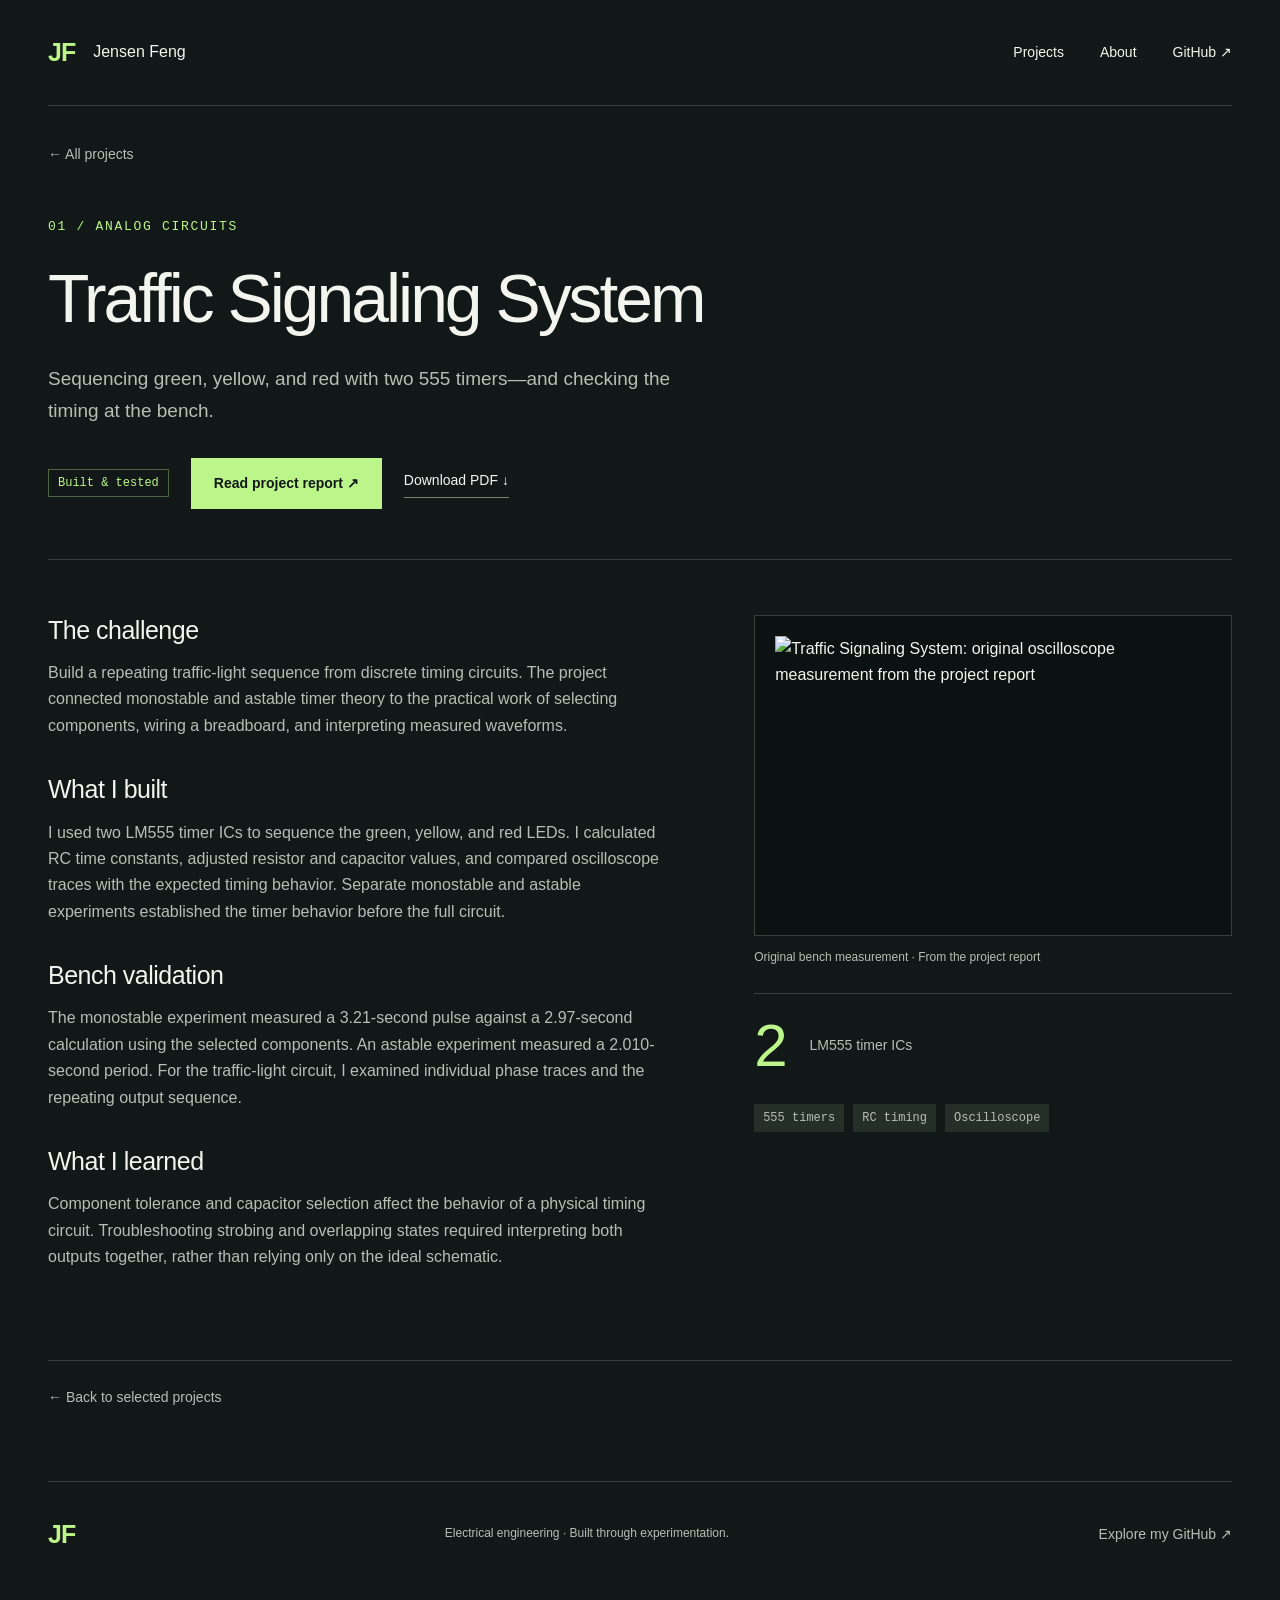
==== index.html @ 571c237f "Add files via upload" ====
<!doctype html>
<html lang="en">

<head>

<meta charset="UTF-8">

<meta name="viewport" content="width=device-width,initial-scale=1">

<meta name="theme-color" content="#111817">

<meta name="description" content="Sequencing green, yellow, and red with two 555 timers—and checking the timing at the bench.">
<title>Traffic Signaling System | Jensen Feng</title>
<link rel="icon" href="/favicon.svg" type="image/svg+xml">

<link rel="stylesheet" href="/style.css">

</head>

<body>
<a class="skip" href="#main">Skip to content</a>
<header>
<a class="identity" href="/">JF<span>Jensen Feng</span></a>
<nav aria-label="Main navigation">
<a href="/#projects">Projects</a><a href="/#about">About</a><a href="https://github.com/jfeng06" target="_blank" rel="noopener noreferrer">GitHub ↗</a>
</nav>

</header>

<main id="main" class="detail">
<a class="back" href="/#projects">← All projects</a>
<section class="detail-hero">

<p class="eyebrow">
01 / ANALOG CIRCUITS
</p>

<h1>
Traffic Signaling System
</h1>

<p class="intro">
Sequencing green, yellow, and red with two 555 timers—and checking the timing at the bench.
</p>

<div class="detail-actions">
<span class="status">Built & tested</span><a class="button" href="/docs/traffic-signaling.pdf" target="_blank" rel="noopener noreferrer">Read project report ↗</a><a class="text-link" href="/docs/traffic-signaling.pdf" download>Download PDF ↓</a>
</div>

</section>

<div class="detail-layout">

<div class="project-story">

<section>

<h2>
The challenge
</h2>

<p>
Build a repeating traffic-light sequence from discrete timing circuits. The project connected monostable and astable timer theory to the practical work of selecting components, wiring a breadboard, and interpreting measured waveforms.
</p>

</section>

<section>

<h2>
What I built
</h2>

<p>
I used two LM555 timer ICs to sequence the green, yellow, and red LEDs. I calculated RC time constants, adjusted resistor and capacitor values, and compared oscilloscope traces with the expected timing behavior. Separate monostable and astable experiments established the timer behavior before the full circuit.
</p>

</section>

<section>

<h2>
Bench validation
</h2>

<p>
The monostable experiment measured a 3.21-second pulse against a 2.97-second calculation using the selected components. An astable experiment measured a 2.010-second period. For the traffic-light circuit, I examined individual phase traces and the repeating output sequence.
</p>

</section>

<section>

<h2>
What I learned
</h2>

<p>
Component tolerance and capacitor selection affect the behavior of a physical timing circuit. Troubleshooting strobing and overlapping states required interpreting both outputs together, rather than relying only on the ideal schematic.
</p>

</section>

</div>

<aside class="project-evidence">

<div class="evidence-visual">
<img src="/assets/traffic-scope.png" alt="Traffic Signaling System: original oscilloscope measurement from the project report" width="800" height="512" loading="lazy">
</div>

<p class="caption">
Original bench measurement · From the project report
</p>

<div class="metric">
<strong>2</strong><span>LM555 timer ICs</span>
</div>

<div class="tags">
<span>555 timers</span><span>RC timing</span><span>Oscilloscope</span>
</div>

</aside>

</div>
<a class="back bottom-back" href="/#projects">← Back to selected projects</a>
</main>

<footer>
<a class="identity" href="/">JF<span>Jensen Feng</span></a><span>Electrical engineering · Built through experimentation.</span><a href="https://github.com/jfeng06" target="_blank" rel="noopener noreferrer">Explore my GitHub ↗</a>
</footer>

</body>

</html>
---- style.css ----
:root {
  --bg:#111817;
  --panel:#19211f;
  --text:#f3f5ee;
  --muted:#b5bfb5;
  --line:#354039;
  --accent:#bcf589;
  --mono:ui-monospace,SFMono-Regular,Consolas,monospace}

* {
  box-sizing:border-box}

html {
  scroll-behavior:smooth;
  scroll-padding-top:32px}

body {
  margin:0;
  background:var(--bg);
  color:var(--text);
  font-family:Arial,Helvetica,sans-serif;
  font-size:16px;
  line-height:1.65}

a {
  color:inherit;
  text-decoration:none}

a:focus-visible {
  outline:3px solid var(--accent);
  outline-offset:6px}

header,main,footer {
  width:min(1240px,calc(100% - 96px));
  margin:auto}

header {
  height:106px;
  display:flex;
  justify-content:space-between;
  align-items:center;
  border-bottom:1px solid var(--line)}

.identity {
  display:flex;
  gap:18px;
  align-items:center;
  font-size:25px;
  font-weight:800;
  letter-spacing:-1px;
  color:var(--accent)}

.identity span {
  font-size:16px;
  font-weight:500;
  letter-spacing:0;
  color:var(--text)}

nav {
  display:flex;
  gap:36px;
  font-size:14px}

nav a:hover,.text-link:hover,.back:hover {
  color:var(--accent)}

.skip {
  position:absolute;
  top:-80px;
  padding:12px;
  background:var(--accent);
  color:var(--bg)}

.skip:focus {
  top:0}

.hero {
  display:grid;
  grid-template-columns:1fr 235px;
  gap:50px;
  padding:90px 0 95px}

.eyebrow,.small-label {
  font:13px/1.5 var(--mono);
  letter-spacing:1.7px;
  color:var(--accent);
  margin:0 0 25px}

h1 {
  font-size:clamp(44px,5.3vw,72px);
  line-height:1.08;
  letter-spacing:-3px;
  font-weight:500;
  margin:0 0 28px}

h1 em {
  font-style:normal;
  color:var(--accent)}

.intro {
  max-width:650px;
  font-size:19px;
  line-height:1.7;
  color:var(--muted);
  margin:0 0 30px}

.button {
  display:inline-flex;
  gap:35px;
  justify-content:space-between;
  align-items:center;
  background:var(--accent);
  color:var(--bg);
  padding:13px 22px;
  font-size:14px;
  font-weight:700;
  border:1px solid var(--accent);
  transition:background .2s,transform .2s}

.button:hover {
  background:#d2ffad;
  transform:translateY(-2px)}

.hero-note {
  border-left:1px solid var(--line);
  padding-left:32px;
  align-self:center}

.hero-note .small-label {
  color:var(--muted)}

.hero-note p {
  font-size:35px;
  line-height:1.35;
  letter-spacing:-1px;
  margin:23px 0}

.hero-note>span:last-child {
  font-size:14px;
  color:var(--muted)}

.section-heading {
  display:flex;
  justify-content:space-between;
  align-items:baseline;
  gap:20px;
  border-top:1px solid var(--line);
  padding-top:26px;
  margin-bottom:30px}

.section-heading h2 {
  font-size:25px;
  font-weight:500;
  margin:0;
  letter-spacing:-.5px}

.section-heading h2 span {
  font:13px var(--mono);
  color:var(--muted);
  margin-left:15px}

.section-heading p {
  font-size:14px;
  color:var(--muted);
  margin:0}

.project-grid {
  display:grid;
  grid-template-columns:1fr 1fr;
  gap:40px 30px}

.project-card {
  min-width:0;
  border:1px solid var(--line);
  background:var(--panel);
  transition:border-color .2s}

.project-card:hover {
  border-color:#73975b}

.project-visual {
  position:relative;
  display:flex;
  align-items:center;
  justify-content:center;
  height:310px;
  background:#0c1211;
  overflow:hidden;
  border-bottom:1px solid var(--line)}

.visual-label {
  position:absolute;
  top:20px;
  left:24px;
  font:12px var(--mono);
  letter-spacing:1.3px;
  color:var(--muted);
  z-index:1}

.project-visual img {
  width:auto;
  max-width:86%;
  height:235px;
  object-fit:contain;
  margin-top:35px;
  transition:transform .3s}

.project-card:hover img {
  transform:scale(1.02)}

.card-content {
  padding:25px 27px 30px}

.status {
  display:inline-block;
  font:12px/1.5 var(--mono);
  color:var(--accent);
  border:1px solid #4c6642;
  padding:4px 9px}

.wip {
  color:#f0d69a;
  border-color:#70613e}

h3 {
  font-size:25px;
  font-weight:500;
  line-height:1.25;
  letter-spacing:-.5px;
  margin:18px 0 13px}

h3 a {
  display:flex;
  justify-content:space-between;
  gap:15px}

h3 span {
  color:var(--accent);
  font-size:22px}

.card-content p {
  color:var(--muted);
  margin:0 0 24px}

.tags {
  display:flex;
  flex-wrap:wrap;
  gap:9px}

.tags span {
  font:12px/1.5 var(--mono);
  color:var(--muted);
  background:#242f28;
  padding:5px 9px}

.system-diagram {
  display:flex;
  flex-direction:column;
  align-items:center;
  margin-top:30px;
  font:14px var(--mono)}

.sensors {
  display:flex;
  gap:25px}

.sensors span,.system-diagram strong {
  border:1px solid #5c7750;
  padding:9px 20px;
  color:var(--accent);
  font-weight:400}

.diagram-line {
  height:20px;
  width:1px;
  background:#769663}

.diagram-note {
  font-size:12px;
  color:var(--muted);
  margin-top:8px}

.processor-diagram {
  display:grid;
  grid-template-columns:1fr 1fr;
  gap:13px;
  max-width:390px;
  width:85%;
  margin-top:35px;
  font:13px var(--mono);
  text-align:center}

.processor-diagram>span {
  padding:24px 10px;
  border:1px solid #637256;
  color:#d5dfc9}

.processor-diagram .alu {
  background:#bcf589;
  color:#111817;
  border-color:var(--accent)}

.processor-diagram small {
  grid-column:1/-1;
  color:var(--muted);
  font-size:12px;
  letter-spacing:1px;
  margin-top:9px}

.about {
  display:grid;
  grid-template-columns:1fr 2fr;
  gap:60px;
  padding:70px 0 85px;
  border-top:1px solid var(--line);
  margin-top:90px}

.about h2 {
  font-size:37px;
  line-height:1.2;
  font-weight:500;
  letter-spacing:-1.2px;
  margin:0 0 25px}

.about p:not(.eyebrow) {
  max-width:660px;
  color:var(--muted)}

.text-link {
  font-size:14px;
  border-bottom:1px solid #718866;
  padding-bottom:5px;
  display:inline-block}

footer {
  display:flex;
  align-items:center;
  justify-content:space-between;
  gap:25px;
  border-top:1px solid var(--line);
  padding:32px 0 45px;
  font-size:12px;
  color:var(--muted)}

footer .identity span {
  display:none}

footer>a:last-child {
  font-size:14px}

.detail {
  padding:35px 0 70px}

.back {
  font-size:14px;
  color:var(--muted)}

.detail-hero {
  padding:50px 0;
  border-bottom:1px solid var(--line)}

.detail h1 {
  max-width:940px}

.detail-actions {
  display:flex;
  align-items:center;
  gap:22px;
  flex-wrap:wrap}

.detail-layout {
  display:grid;
  grid-template-columns:1.3fr 1fr;
  gap:85px;
  padding:55px 0}

.project-story section {
  margin-bottom:35px}

.project-story h2 {
  font-size:25px;
  line-height:1.25;
  font-weight:500;
  letter-spacing:-.5px;
  margin:0 0 14px}

.project-story p {
  color:var(--muted);
  margin:0}

.project-evidence {
  align-self:start;
  min-width:0}

.evidence-visual {
  background:#0c1211;
  border:1px solid var(--line);
  display:flex;
  align-items:center;
  justify-content:center;
  padding:20px;
  min-height:290px}

.evidence-visual img {
  width:100%;
  height:auto}

.evidence-visual .system-diagram,.evidence-visual .processor-diagram {
  margin:0}

.caption {
  font-size:12px;
  color:var(--muted);
  margin:12px 0 25px}

.metric {
  border-top:1px solid var(--line);
  padding:22px 0 28px;
  display:flex;
  gap:24px;
  align-items:center}

.metric strong {
  font-size:60px;
  line-height:1;
  color:var(--accent);
  font-weight:400;
  letter-spacing:-2px}

.metric span {
  font-size:14px;
  color:var(--muted)}

.bottom-back {
  display:inline-block;
  border-top:1px solid var(--line);
  width:100%;
  padding-top:25px}

@media(min-width:1500px) {
  .hero {
  padding-top:110px;
  padding-bottom:110px}

}

@media(max-width:900px) {
  header,main,footer {
  width:calc(100% - 48px)}

.hero {
  grid-template-columns:1fr;
  padding:65px 0}

.hero-note {
  display:none}

.section-heading {
  display:block}

.section-heading p {
  margin-top:12px}

.project-visual {
  height:270px}

.project-visual img {
  height:195px}

h3 {
  font-size:23px}

.about {
  grid-template-columns:1fr;
  gap:15px}

.detail-layout {
  gap:35px;
  grid-template-columns:1.2fr 1fr}

.evidence-visual {
  min-height:220px;
  padding:10px}

}

@media(max-width:600px) {
  header,main,footer {
  width:calc(100% - 36px)}

header {
  height:85px}

.identity {
  gap:10px}

.identity span {
  font-size:14px}

nav {
  gap:16px;
  font-size:14px}

nav a:last-child {
  display:none}

h1 {
  font-size:45px;
  letter-spacing:-2px}

.hero {
  padding:48px 0 58px}

.eyebrow {
  font-size:12px;
  letter-spacing:1px}

.intro {
  font-size:17px}

.project-grid {
  grid-template-columns:1fr;
  gap:25px}

.project-visual {
  height:280px}

.project-visual img {
  height:210px}

.card-content {
  padding:22px}

.about {
  margin-top:60px;
  padding:45px 0}

.about h2 {
  font-size:30px}

.detail-hero {
  padding:35px 0}

.detail h1 {
  font-size:42px;
  overflow-wrap:anywhere}

.detail-layout {
  grid-template-columns:1fr;
  gap:10px;
  padding:35px 0}

.detail-actions {
  gap:18px}

.project-evidence {
  margin-bottom:30px}

footer {
  align-items:flex-start;
  flex-wrap:wrap}

footer>span {
  width:calc(100% - 65px)}

.section-heading h2 {
  font-size:23px}

}

@media(prefers-reduced-motion:reduce) {
  html {
  scroll-behavior:auto}

* {
  transition:none!important}

}
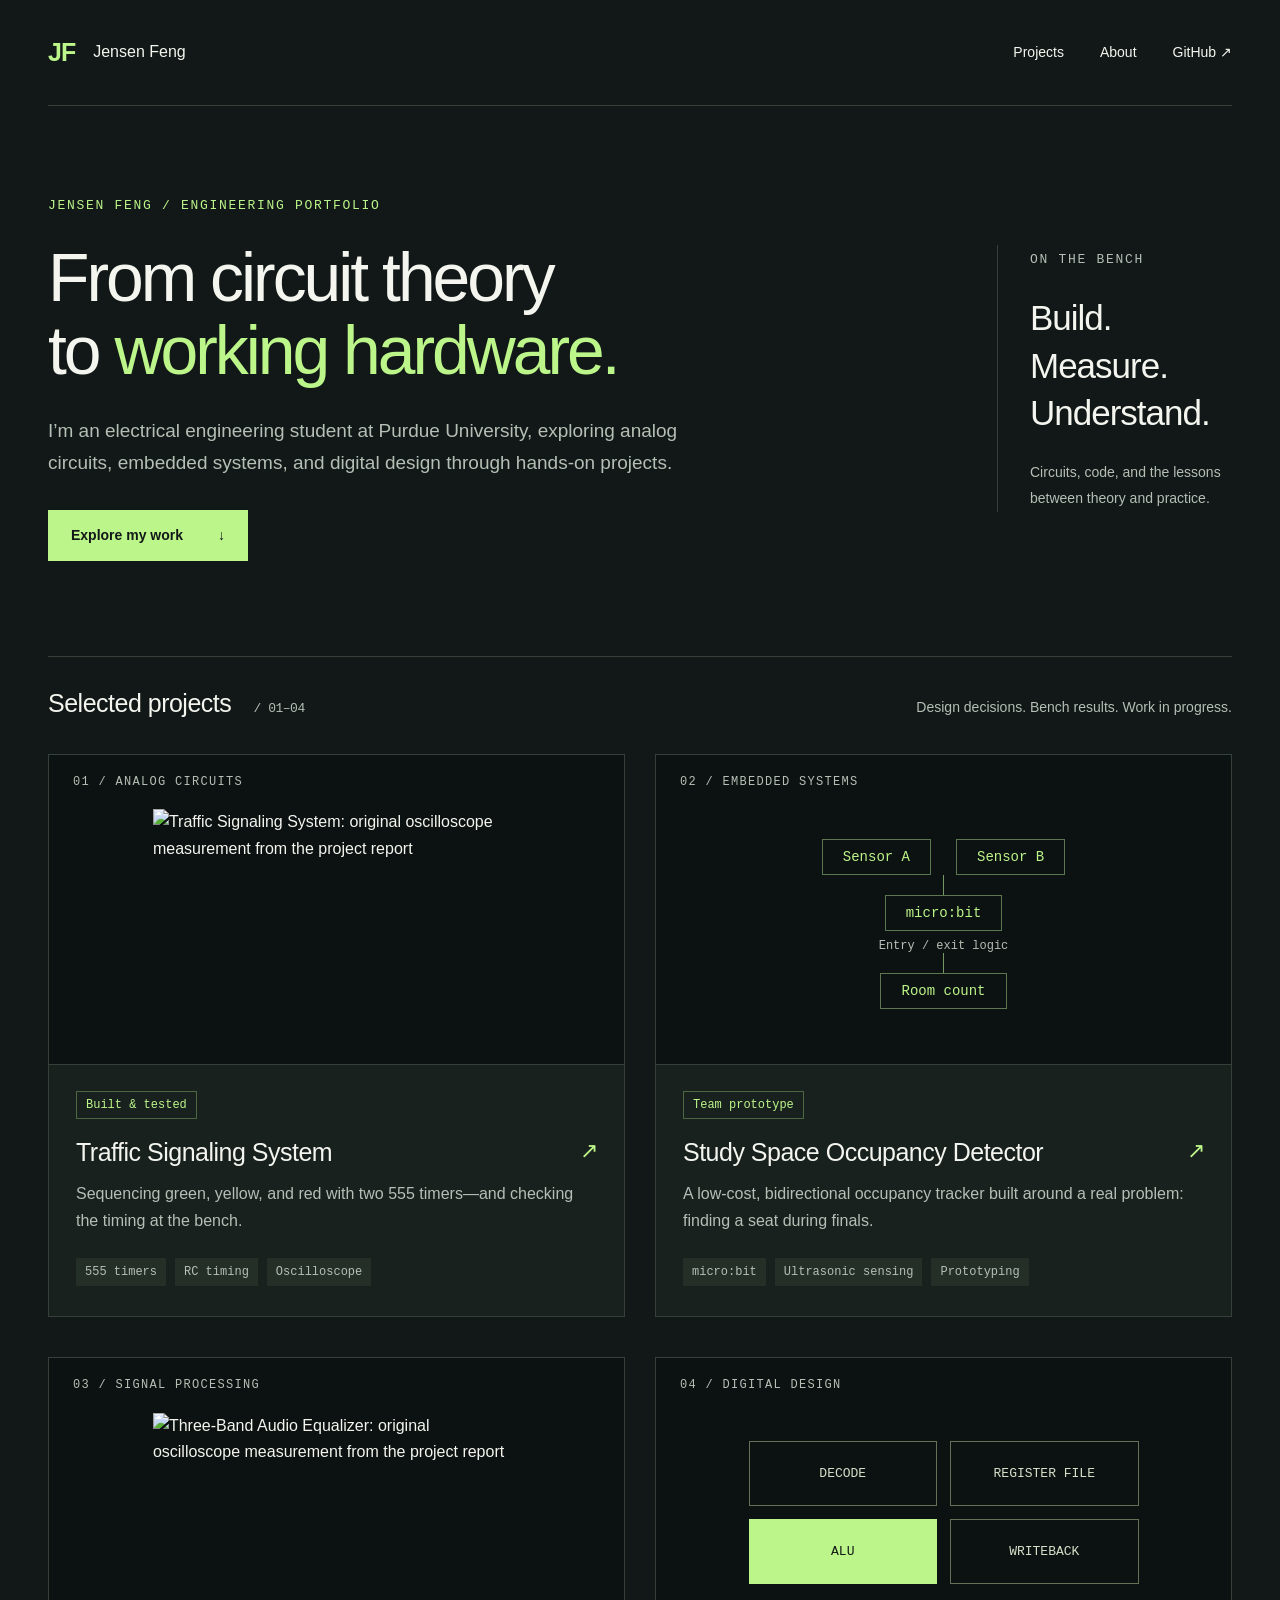
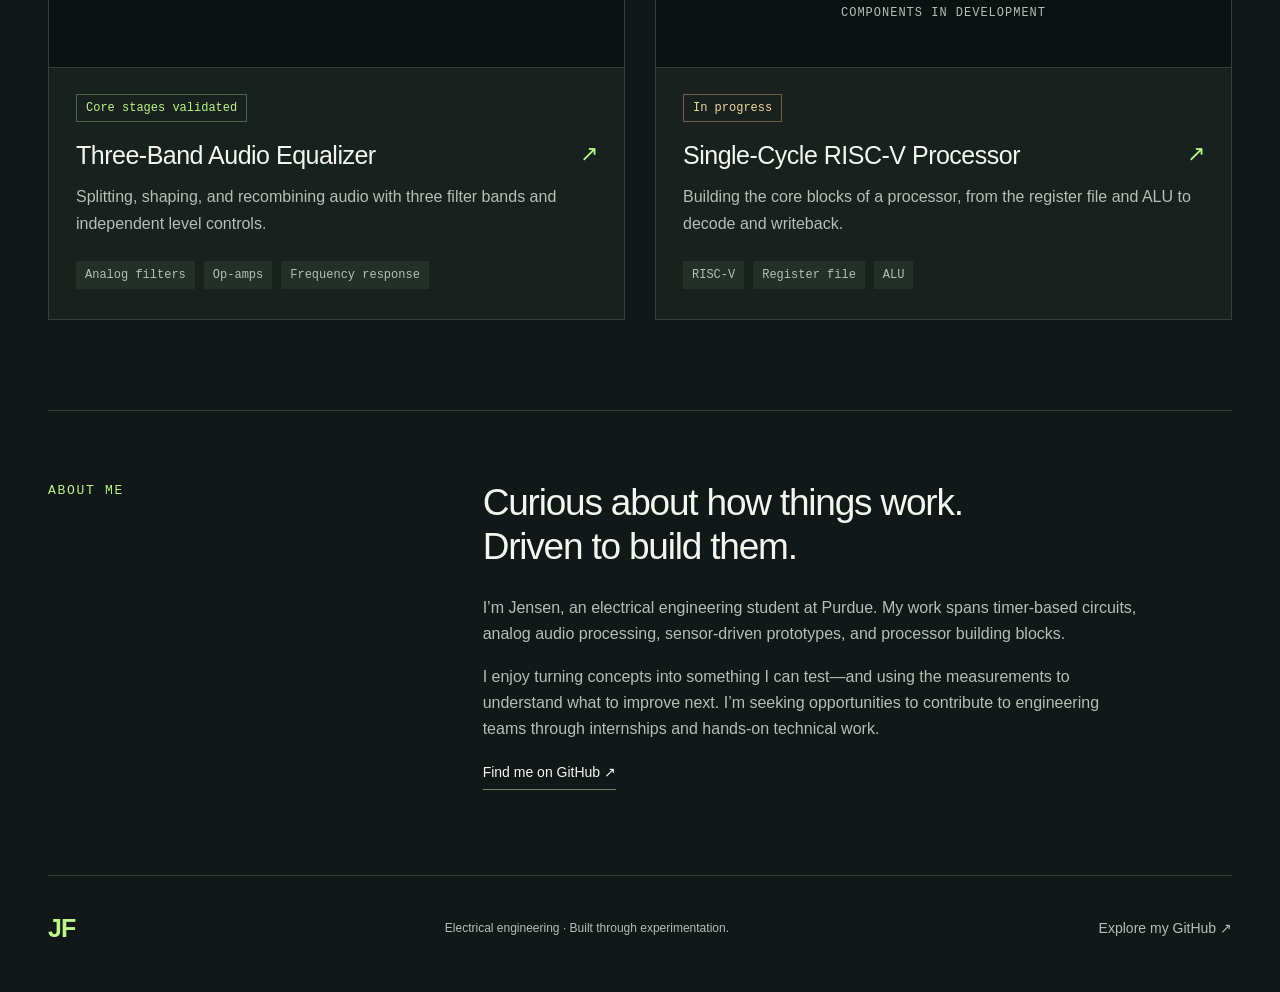
==== commit d40cadc7: "Add files via upload" ====
--- a/index.html
+++ b/index.html
@@ -9,8 +9,8 @@
 
 <meta name="theme-color" content="#111817">
 
-<meta name="description" content="Sequencing green, yellow, and red with two 555 timers—and checking the timing at the bench.">
-<title>Traffic Signaling System | Jensen Feng</title>
+<meta name="description" content="Jensen Feng’s electrical engineering projects: analog circuits, embedded occupancy sensing, audio signal processing, and RISC-V processor design.">
+<title>Engineering Portfolio | Jensen Feng</title>
 <link rel="icon" href="/favicon.svg" type="image/svg+xml">
 
 <link rel="stylesheet" href="/style.css">
@@ -27,104 +27,180 @@
 
 </header>
 
-<main id="main" class="detail">
-<a class="back" href="/#projects">← All projects</a>
-<section class="detail-hero">
+<main id="main">
+
+<section class="hero">
+
+<div>
 
 <p class="eyebrow">
-01 / ANALOG CIRCUITS
+JENSEN FENG / ENGINEERING PORTFOLIO
 </p>
 
 <h1>
-Traffic Signaling System
+From circuit theory<br>to <em>working hardware.</em>
 </h1>
 
 <p class="intro">
+I’m an electrical engineering student at Purdue University, exploring analog circuits, embedded systems, and digital design through hands-on projects.
+</p>
+<a class="button" href="#projects">Explore my work <span>↓</span></a>
+</div>
+
+<aside class="hero-note">
+<span class="small-label">ON THE BENCH</span>
+<p>
+Build.<br>Measure.<br>Understand.
+</p>
+<span>Circuits, code, and the lessons<br>between theory and practice.</span>
+</aside>
+
+</section>
+
+<section id="projects" class="projects">
+
+<div class="section-heading">
+
+<h2>
+Selected projects<span> / 01–04</span>
+</h2>
+
+<p>
+Design decisions. Bench results. Work in progress.
+</p>
+
+</div>
+
+<div class="project-grid">
+
+<article class="project-card">
+<a class="project-visual" href="/projects/traffic-signaling/" aria-label="Read Traffic Signaling System"><span class="visual-label">01 / ANALOG CIRCUITS</span><img src="/assets/traffic-scope.png" alt="Traffic Signaling System: original oscilloscope measurement from the project report" width="800" height="512" loading="lazy"></a>
+<div class="card-content">
+<span class="status ">Built & tested</span>
+<h3>
+<a href="/projects/traffic-signaling/">Traffic Signaling System <span>↗</span></a>
+</h3>
+
+<p>
 Sequencing green, yellow, and red with two 555 timers—and checking the timing at the bench.
 </p>
 
-<div class="detail-actions">
-<span class="status">Built & tested</span><a class="button" href="/docs/traffic-signaling.pdf" target="_blank" rel="noopener noreferrer">Read project report ↗</a><a class="text-link" href="/docs/traffic-signaling.pdf" download>Download PDF ↓</a>
+<div class="tags">
+<span>555 timers</span><span>RC timing</span><span>Oscilloscope</span>
+</div>
+
+</div>
+
+</article>
+
+<article class="project-card">
+<a class="project-visual" href="/projects/studytrack/" aria-label="Read Study Space Occupancy Detector"><span class="visual-label">02 / EMBEDDED SYSTEMS</span>
+<div class="system-diagram" role="img" aria-label="Sensor A and sensor B feed micro:bit direction logic, which updates the room count">
+
+<div class="sensors">
+<span>Sensor A</span><span>Sensor B</span>
+</div>
+
+<div class="diagram-line">
+
+</div>
+<strong>micro:bit</strong><span class="diagram-note">Entry / exit logic</span>
+<div class="diagram-line">
+
+</div>
+<strong>Room count</strong>
+</div>
+</a>
+<div class="card-content">
+<span class="status ">Team prototype</span>
+<h3>
+<a href="/projects/studytrack/">Study Space Occupancy Detector <span>↗</span></a>
+</h3>
+
+<p>
+A low-cost, bidirectional occupancy tracker built around a real problem: finding a seat during finals.
+</p>
+
+<div class="tags">
+<span>micro:bit</span><span>Ultrasonic sensing</span><span>Prototyping</span>
+</div>
+
+</div>
+
+</article>
+
+<article class="project-card">
+<a class="project-visual" href="/projects/audio-equalizer/" aria-label="Read Three-Band Audio Equalizer"><span class="visual-label">03 / SIGNAL PROCESSING</span><img src="/assets/equalizer-scope.png" alt="Three-Band Audio Equalizer: original oscilloscope measurement from the project report" width="800" height="512" loading="lazy"></a>
+<div class="card-content">
+<span class="status ">Core stages validated</span>
+<h3>
+<a href="/projects/audio-equalizer/">Three-Band Audio Equalizer <span>↗</span></a>
+</h3>
+
+<p>
+Splitting, shaping, and recombining audio with three filter bands and independent level controls.
+</p>
+
+<div class="tags">
+<span>Analog filters</span><span>Op-amps</span><span>Frequency response</span>
+</div>
+
+</div>
+
+</article>
+
+<article class="project-card">
+<a class="project-visual" href="/projects/risc-v/" aria-label="Read Single-Cycle RISC-V Processor"><span class="visual-label">04 / DIGITAL DESIGN</span>
+<div class="processor-diagram" role="img" aria-label="Processor modules implemented so far: decode, register file, ALU, and writeback. Integration is in progress.">
+<span>DECODE</span><span>REGISTER FILE</span><span class="alu">ALU</span><span>WRITEBACK</span><small>COMPONENTS IN DEVELOPMENT</small>
+</div>
+</a>
+<div class="card-content">
+<span class="status wip">In progress</span>
+<h3>
+<a href="/projects/risc-v/">Single-Cycle RISC-V Processor <span>↗</span></a>
+</h3>
+
+<p>
+Building the core blocks of a processor, from the register file and ALU to decode and writeback.
+</p>
+
+<div class="tags">
+<span>RISC-V</span><span>Register file</span><span>ALU</span>
+</div>
+
+</div>
+
+</article>
+
 </div>
 
 </section>
 
-<div class="detail-layout">
-
-<div class="project-story">
-
-<section>
+<section id="about" class="about">
+
+<p class="eyebrow">
+ABOUT ME
+</p>
+
+<div>
 
 <h2>
-The challenge
+Curious about how things work.<br>Driven to build them.
 </h2>
 
 <p>
-Build a repeating traffic-light sequence from discrete timing circuits. The project connected monostable and astable timer theory to the practical work of selecting components, wiring a breadboard, and interpreting measured waveforms.
-</p>
+I’m Jensen, an electrical engineering student at Purdue. My work spans timer-based circuits, analog audio processing, sensor-driven prototypes, and processor building blocks.
+</p>
+
+<p>
+I enjoy turning concepts into something I can test—and using the measurements to understand what to improve next. I’m seeking opportunities to contribute to engineering teams through internships and hands-on technical work.
+</p>
+<a class="text-link" href="https://github.com/jfeng06" target="_blank" rel="noopener noreferrer">Find me on GitHub ↗</a>
+</div>
 
 </section>
 
-<section>
-
-<h2>
-What I built
-</h2>
-
-<p>
-I used two LM555 timer ICs to sequence the green, yellow, and red LEDs. I calculated RC time constants, adjusted resistor and capacitor values, and compared oscilloscope traces with the expected timing behavior. Separate monostable and astable experiments established the timer behavior before the full circuit.
-</p>
-
-</section>
-
-<section>
-
-<h2>
-Bench validation
-</h2>
-
-<p>
-The monostable experiment measured a 3.21-second pulse against a 2.97-second calculation using the selected components. An astable experiment measured a 2.010-second period. For the traffic-light circuit, I examined individual phase traces and the repeating output sequence.
-</p>
-
-</section>
-
-<section>
-
-<h2>
-What I learned
-</h2>
-
-<p>
-Component tolerance and capacitor selection affect the behavior of a physical timing circuit. Troubleshooting strobing and overlapping states required interpreting both outputs together, rather than relying only on the ideal schematic.
-</p>
-
-</section>
-
-</div>
-
-<aside class="project-evidence">
-
-<div class="evidence-visual">
-<img src="/assets/traffic-scope.png" alt="Traffic Signaling System: original oscilloscope measurement from the project report" width="800" height="512" loading="lazy">
-</div>
-
-<p class="caption">
-Original bench measurement · From the project report
-</p>
-
-<div class="metric">
-<strong>2</strong><span>LM555 timer ICs</span>
-</div>
-
-<div class="tags">
-<span>555 timers</span><span>RC timing</span><span>Oscilloscope</span>
-</div>
-
-</aside>
-
-</div>
-<a class="back bottom-back" href="/#projects">← Back to selected projects</a>
 </main>
 
 <footer>
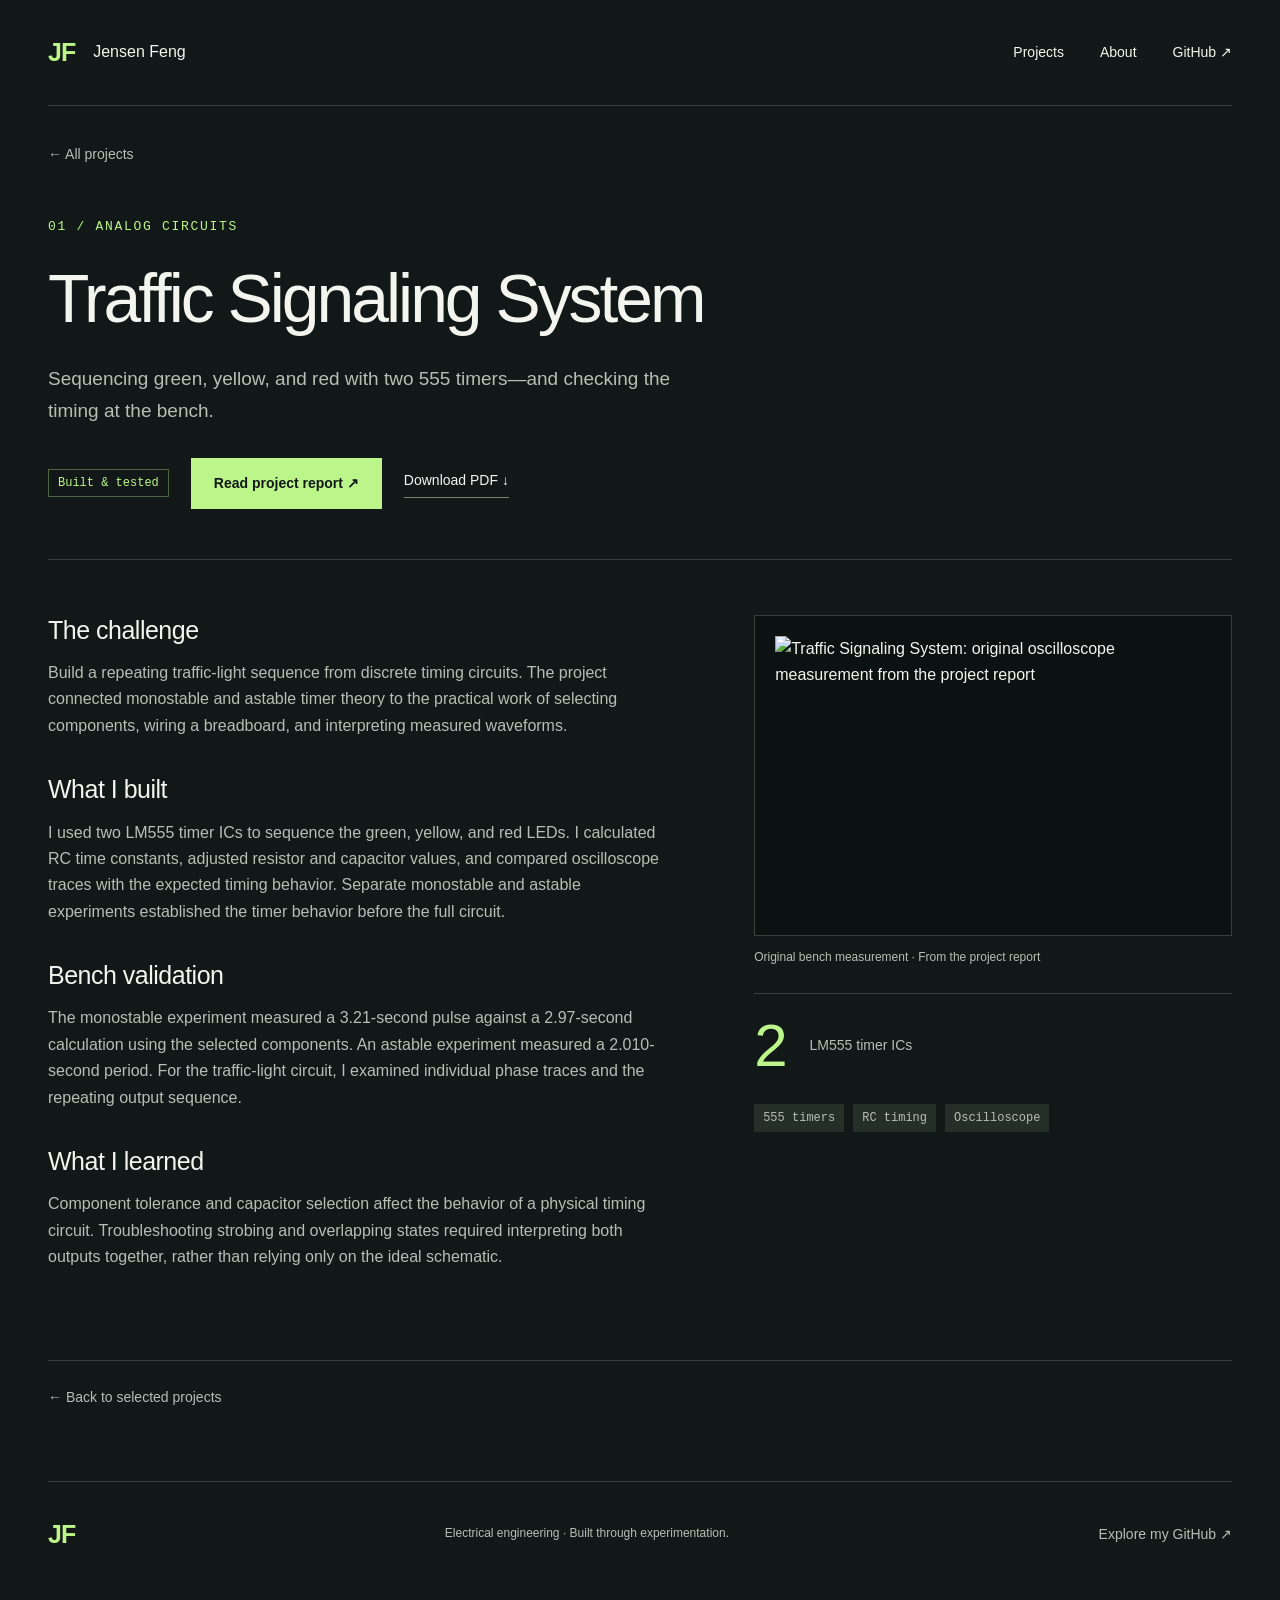
==== commit c7fbff45: "Add files via upload" ====
--- a/index.html
+++ b/index.html
@@ -9,8 +9,8 @@
 
 <meta name="theme-color" content="#111817">
 
-<meta name="description" content="Jensen Feng’s electrical engineering projects: analog circuits, embedded occupancy sensing, audio signal processing, and RISC-V processor design.">
-<title>Engineering Portfolio | Jensen Feng</title>
+<meta name="description" content="Sequencing green, yellow, and red with two 555 timers—and checking the timing at the bench.">
+<title>Traffic Signaling System | Jensen Feng</title>
 <link rel="icon" href="/favicon.svg" type="image/svg+xml">
 
 <link rel="stylesheet" href="/style.css">
@@ -27,180 +27,104 @@
 
 </header>
 
-<main id="main">
-
-<section class="hero">
-
-<div>
+<main id="main" class="detail">
+<a class="back" href="/#projects">← All projects</a>
+<section class="detail-hero">
 
 <p class="eyebrow">
-JENSEN FENG / ENGINEERING PORTFOLIO
+01 / ANALOG CIRCUITS
 </p>
 
 <h1>
-From circuit theory<br>to <em>working hardware.</em>
+Traffic Signaling System
 </h1>
 
 <p class="intro">
-I’m an electrical engineering student at Purdue University, exploring analog circuits, embedded systems, and digital design through hands-on projects.
+Sequencing green, yellow, and red with two 555 timers—and checking the timing at the bench.
 </p>
-<a class="button" href="#projects">Explore my work <span>↓</span></a>
+
+<div class="detail-actions">
+<span class="status">Built & tested</span><a class="button" href="/docs/traffic-signaling.pdf" target="_blank" rel="noopener noreferrer">Read project report ↗</a><a class="text-link" href="/docs/traffic-signaling.pdf" download>Download PDF ↓</a>
 </div>
-
-<aside class="hero-note">
-<span class="small-label">ON THE BENCH</span>
-<p>
-Build.<br>Measure.<br>Understand.
-</p>
-<span>Circuits, code, and the lessons<br>between theory and practice.</span>
-</aside>
 
 </section>
 
-<section id="projects" class="projects">
+<div class="detail-layout">
 
-<div class="section-heading">
+<div class="project-story">
+
+<section>
 
 <h2>
-Selected projects<span> / 01–04</span>
+The challenge
 </h2>
 
 <p>
-Design decisions. Bench results. Work in progress.
+Build a repeating traffic-light sequence from discrete timing circuits. The project connected monostable and astable timer theory to the practical work of selecting components, wiring a breadboard, and interpreting measured waveforms.
 </p>
+
+</section>
+
+<section>
+
+<h2>
+What I built
+</h2>
+
+<p>
+I used two LM555 timer ICs to sequence the green, yellow, and red LEDs. I calculated RC time constants, adjusted resistor and capacitor values, and compared oscilloscope traces with the expected timing behavior. Separate monostable and astable experiments established the timer behavior before the full circuit.
+</p>
+
+</section>
+
+<section>
+
+<h2>
+Bench validation
+</h2>
+
+<p>
+The monostable experiment measured a 3.21-second pulse against a 2.97-second calculation using the selected components. An astable experiment measured a 2.010-second period. For the traffic-light circuit, I examined individual phase traces and the repeating output sequence.
+</p>
+
+</section>
+
+<section>
+
+<h2>
+What I learned
+</h2>
+
+<p>
+Component tolerance and capacitor selection affect the behavior of a physical timing circuit. Troubleshooting strobing and overlapping states required interpreting both outputs together, rather than relying only on the ideal schematic.
+</p>
+
+</section>
 
 </div>
 
-<div class="project-grid">
+<aside class="project-evidence">
 
-<article class="project-card">
-<a class="project-visual" href="/projects/traffic-signaling/" aria-label="Read Traffic Signaling System"><span class="visual-label">01 / ANALOG CIRCUITS</span><img src="/assets/traffic-scope.png" alt="Traffic Signaling System: original oscilloscope measurement from the project report" width="800" height="512" loading="lazy"></a>
-<div class="card-content">
-<span class="status ">Built & tested</span>
-<h3>
-<a href="/projects/traffic-signaling/">Traffic Signaling System <span>↗</span></a>
-</h3>
+<div class="evidence-visual">
+<img src="/assets/traffic-scope.png" alt="Traffic Signaling System: original oscilloscope measurement from the project report" width="800" height="512" loading="lazy">
+</div>
 
-<p>
-Sequencing green, yellow, and red with two 555 timers—and checking the timing at the bench.
+<p class="caption">
+Original bench measurement · From the project report
 </p>
+
+<div class="metric">
+<strong>2</strong><span>LM555 timer ICs</span>
+</div>
 
 <div class="tags">
 <span>555 timers</span><span>RC timing</span><span>Oscilloscope</span>
 </div>
 
-</div>
-
-</article>
-
-<article class="project-card">
-<a class="project-visual" href="/projects/studytrack/" aria-label="Read Study Space Occupancy Detector"><span class="visual-label">02 / EMBEDDED SYSTEMS</span>
-<div class="system-diagram" role="img" aria-label="Sensor A and sensor B feed micro:bit direction logic, which updates the room count">
-
-<div class="sensors">
-<span>Sensor A</span><span>Sensor B</span>
-</div>
-
-<div class="diagram-line">
+</aside>
 
 </div>
-<strong>micro:bit</strong><span class="diagram-note">Entry / exit logic</span>
-<div class="diagram-line">
-
-</div>
-<strong>Room count</strong>
-</div>
-</a>
-<div class="card-content">
-<span class="status ">Team prototype</span>
-<h3>
-<a href="/projects/studytrack/">Study Space Occupancy Detector <span>↗</span></a>
-</h3>
-
-<p>
-A low-cost, bidirectional occupancy tracker built around a real problem: finding a seat during finals.
-</p>
-
-<div class="tags">
-<span>micro:bit</span><span>Ultrasonic sensing</span><span>Prototyping</span>
-</div>
-
-</div>
-
-</article>
-
-<article class="project-card">
-<a class="project-visual" href="/projects/audio-equalizer/" aria-label="Read Three-Band Audio Equalizer"><span class="visual-label">03 / SIGNAL PROCESSING</span><img src="/assets/equalizer-scope.png" alt="Three-Band Audio Equalizer: original oscilloscope measurement from the project report" width="800" height="512" loading="lazy"></a>
-<div class="card-content">
-<span class="status ">Core stages validated</span>
-<h3>
-<a href="/projects/audio-equalizer/">Three-Band Audio Equalizer <span>↗</span></a>
-</h3>
-
-<p>
-Splitting, shaping, and recombining audio with three filter bands and independent level controls.
-</p>
-
-<div class="tags">
-<span>Analog filters</span><span>Op-amps</span><span>Frequency response</span>
-</div>
-
-</div>
-
-</article>
-
-<article class="project-card">
-<a class="project-visual" href="/projects/risc-v/" aria-label="Read Single-Cycle RISC-V Processor"><span class="visual-label">04 / DIGITAL DESIGN</span>
-<div class="processor-diagram" role="img" aria-label="Processor modules implemented so far: decode, register file, ALU, and writeback. Integration is in progress.">
-<span>DECODE</span><span>REGISTER FILE</span><span class="alu">ALU</span><span>WRITEBACK</span><small>COMPONENTS IN DEVELOPMENT</small>
-</div>
-</a>
-<div class="card-content">
-<span class="status wip">In progress</span>
-<h3>
-<a href="/projects/risc-v/">Single-Cycle RISC-V Processor <span>↗</span></a>
-</h3>
-
-<p>
-Building the core blocks of a processor, from the register file and ALU to decode and writeback.
-</p>
-
-<div class="tags">
-<span>RISC-V</span><span>Register file</span><span>ALU</span>
-</div>
-
-</div>
-
-</article>
-
-</div>
-
-</section>
-
-<section id="about" class="about">
-
-<p class="eyebrow">
-ABOUT ME
-</p>
-
-<div>
-
-<h2>
-Curious about how things work.<br>Driven to build them.
-</h2>
-
-<p>
-I’m Jensen, an electrical engineering student at Purdue. My work spans timer-based circuits, analog audio processing, sensor-driven prototypes, and processor building blocks.
-</p>
-
-<p>
-I enjoy turning concepts into something I can test—and using the measurements to understand what to improve next. I’m seeking opportunities to contribute to engineering teams through internships and hands-on technical work.
-</p>
-<a class="text-link" href="https://github.com/jfeng06" target="_blank" rel="noopener noreferrer">Find me on GitHub ↗</a>
-</div>
-
-</section>
-
+<a class="back bottom-back" href="/#projects">← Back to selected projects</a>
 </main>
 
 <footer>
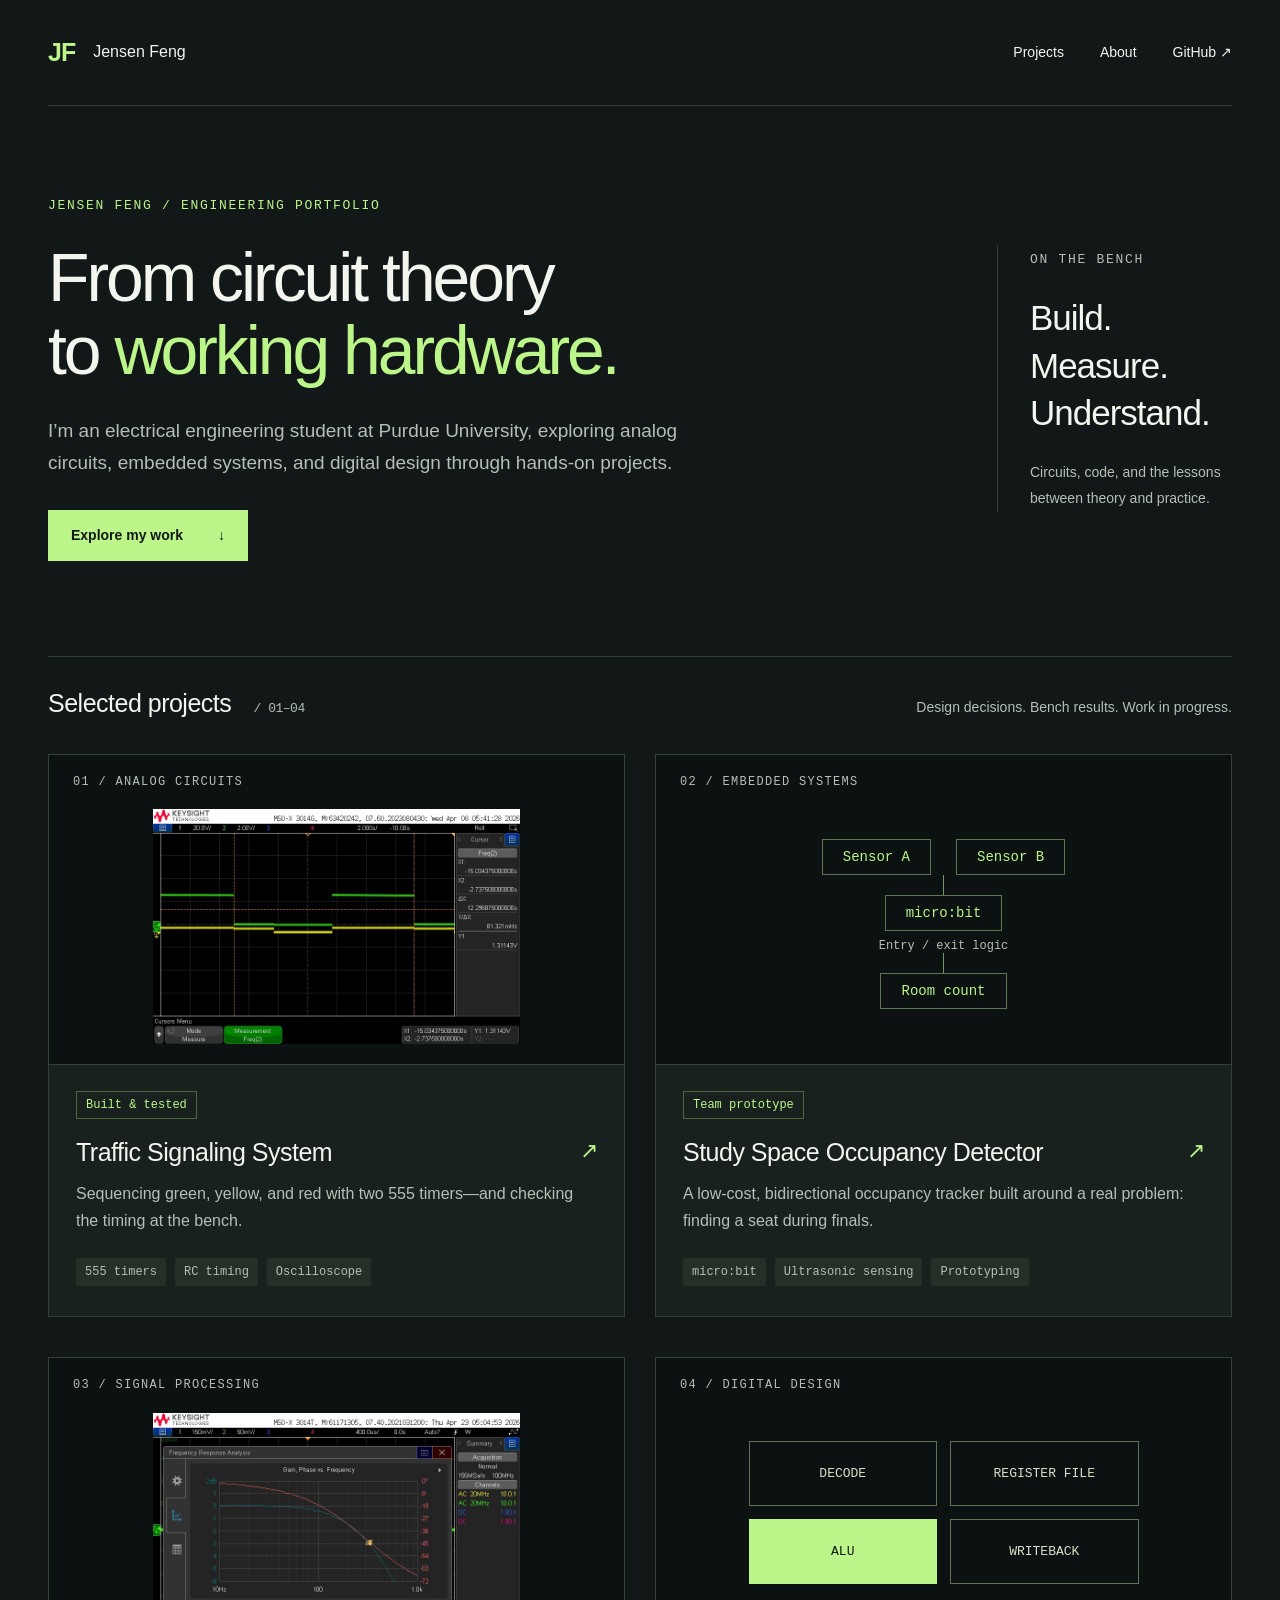
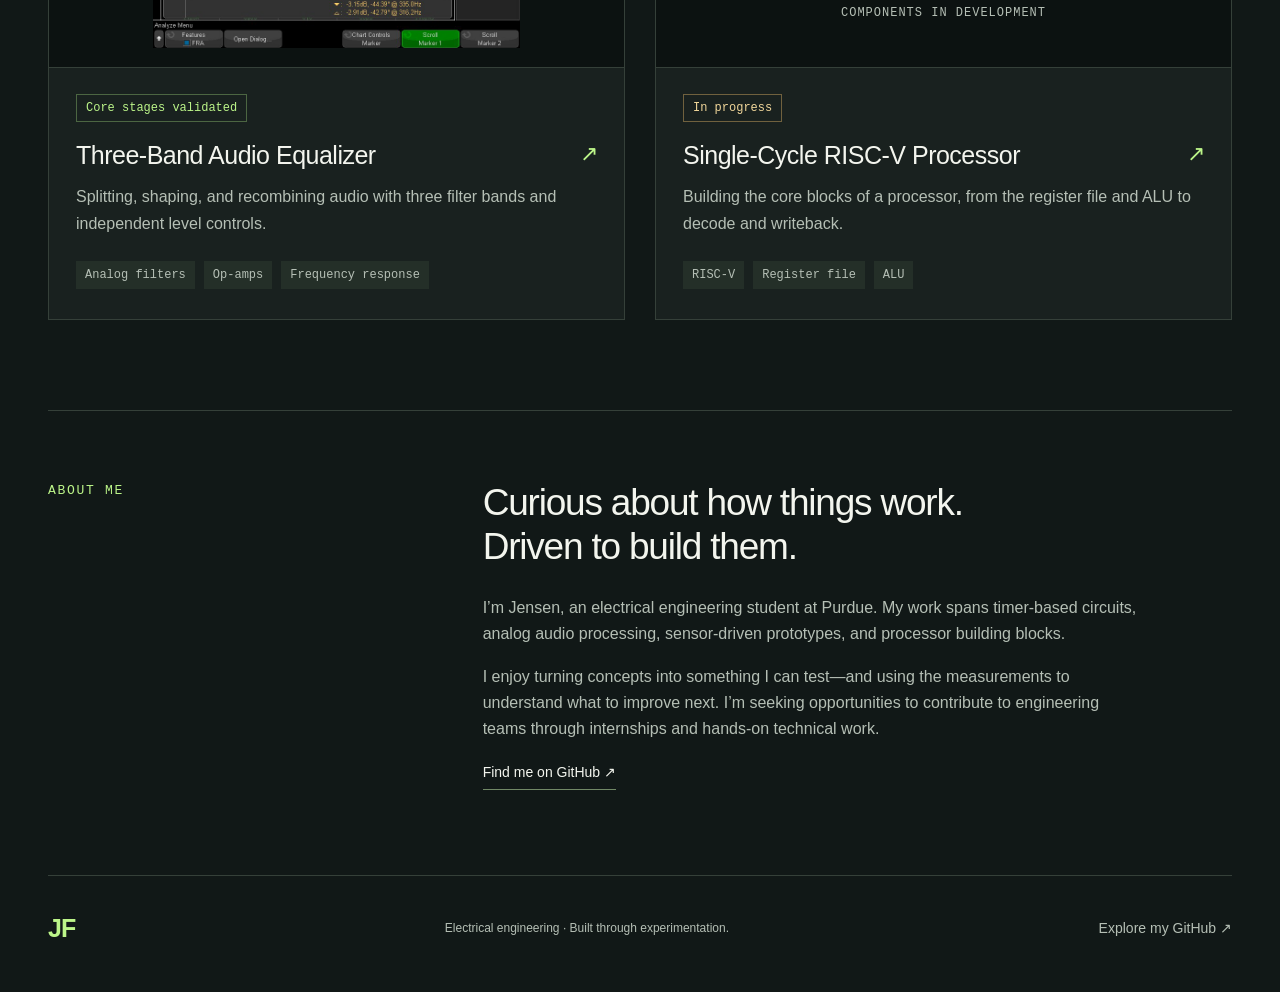
==== commit 21c9e81b: "Add files via upload" ====
--- a/index.html
+++ b/index.html
@@ -9,8 +9,8 @@
 
 <meta name="theme-color" content="#111817">
 
-<meta name="description" content="Sequencing green, yellow, and red with two 555 timers—and checking the timing at the bench.">
-<title>Traffic Signaling System | Jensen Feng</title>
+<meta name="description" content="Jensen Feng’s electrical engineering projects: analog circuits, embedded occupancy sensing, audio signal processing, and RISC-V processor design.">
+<title>Engineering Portfolio | Jensen Feng</title>
 <link rel="icon" href="/favicon.svg" type="image/svg+xml">
 
 <link rel="stylesheet" href="/style.css">
@@ -27,104 +27,180 @@
 
 </header>
 
-<main id="main" class="detail">
-<a class="back" href="/#projects">← All projects</a>
-<section class="detail-hero">
+<main id="main">
+
+<section class="hero">
+
+<div>
 
 <p class="eyebrow">
-01 / ANALOG CIRCUITS
+JENSEN FENG / ENGINEERING PORTFOLIO
 </p>
 
 <h1>
-Traffic Signaling System
+From circuit theory<br>to <em>working hardware.</em>
 </h1>
 
 <p class="intro">
+I’m an electrical engineering student at Purdue University, exploring analog circuits, embedded systems, and digital design through hands-on projects.
+</p>
+<a class="button" href="#projects">Explore my work <span>↓</span></a>
+</div>
+
+<aside class="hero-note">
+<span class="small-label">ON THE BENCH</span>
+<p>
+Build.<br>Measure.<br>Understand.
+</p>
+<span>Circuits, code, and the lessons<br>between theory and practice.</span>
+</aside>
+
+</section>
+
+<section id="projects" class="projects">
+
+<div class="section-heading">
+
+<h2>
+Selected projects<span> / 01–04</span>
+</h2>
+
+<p>
+Design decisions. Bench results. Work in progress.
+</p>
+
+</div>
+
+<div class="project-grid">
+
+<article class="project-card">
+<a class="project-visual" href="/projects/traffic-signaling/" aria-label="Read Traffic Signaling System"><span class="visual-label">01 / ANALOG CIRCUITS</span><img src="/assets/traffic-scope.png" alt="Traffic Signaling System: original oscilloscope measurement from the project report" width="800" height="512" loading="lazy"></a>
+<div class="card-content">
+<span class="status ">Built & tested</span>
+<h3>
+<a href="/projects/traffic-signaling/">Traffic Signaling System <span>↗</span></a>
+</h3>
+
+<p>
 Sequencing green, yellow, and red with two 555 timers—and checking the timing at the bench.
 </p>
 
-<div class="detail-actions">
-<span class="status">Built & tested</span><a class="button" href="/docs/traffic-signaling.pdf" target="_blank" rel="noopener noreferrer">Read project report ↗</a><a class="text-link" href="/docs/traffic-signaling.pdf" download>Download PDF ↓</a>
+<div class="tags">
+<span>555 timers</span><span>RC timing</span><span>Oscilloscope</span>
+</div>
+
+</div>
+
+</article>
+
+<article class="project-card">
+<a class="project-visual" href="/projects/studytrack/" aria-label="Read Study Space Occupancy Detector"><span class="visual-label">02 / EMBEDDED SYSTEMS</span>
+<div class="system-diagram" role="img" aria-label="Sensor A and sensor B feed micro:bit direction logic, which updates the room count">
+
+<div class="sensors">
+<span>Sensor A</span><span>Sensor B</span>
+</div>
+
+<div class="diagram-line">
+
+</div>
+<strong>micro:bit</strong><span class="diagram-note">Entry / exit logic</span>
+<div class="diagram-line">
+
+</div>
+<strong>Room count</strong>
+</div>
+</a>
+<div class="card-content">
+<span class="status ">Team prototype</span>
+<h3>
+<a href="/projects/studytrack/">Study Space Occupancy Detector <span>↗</span></a>
+</h3>
+
+<p>
+A low-cost, bidirectional occupancy tracker built around a real problem: finding a seat during finals.
+</p>
+
+<div class="tags">
+<span>micro:bit</span><span>Ultrasonic sensing</span><span>Prototyping</span>
+</div>
+
+</div>
+
+</article>
+
+<article class="project-card">
+<a class="project-visual" href="/projects/audio-equalizer/" aria-label="Read Three-Band Audio Equalizer"><span class="visual-label">03 / SIGNAL PROCESSING</span><img src="/assets/equalizer-scope.png" alt="Three-Band Audio Equalizer: original oscilloscope measurement from the project report" width="800" height="512" loading="lazy"></a>
+<div class="card-content">
+<span class="status ">Core stages validated</span>
+<h3>
+<a href="/projects/audio-equalizer/">Three-Band Audio Equalizer <span>↗</span></a>
+</h3>
+
+<p>
+Splitting, shaping, and recombining audio with three filter bands and independent level controls.
+</p>
+
+<div class="tags">
+<span>Analog filters</span><span>Op-amps</span><span>Frequency response</span>
+</div>
+
+</div>
+
+</article>
+
+<article class="project-card">
+<a class="project-visual" href="/projects/risc-v/" aria-label="Read Single-Cycle RISC-V Processor"><span class="visual-label">04 / DIGITAL DESIGN</span>
+<div class="processor-diagram" role="img" aria-label="Processor modules implemented so far: decode, register file, ALU, and writeback. Integration is in progress.">
+<span>DECODE</span><span>REGISTER FILE</span><span class="alu">ALU</span><span>WRITEBACK</span><small>COMPONENTS IN DEVELOPMENT</small>
+</div>
+</a>
+<div class="card-content">
+<span class="status wip">In progress</span>
+<h3>
+<a href="/projects/risc-v/">Single-Cycle RISC-V Processor <span>↗</span></a>
+</h3>
+
+<p>
+Building the core blocks of a processor, from the register file and ALU to decode and writeback.
+</p>
+
+<div class="tags">
+<span>RISC-V</span><span>Register file</span><span>ALU</span>
+</div>
+
+</div>
+
+</article>
+
 </div>
 
 </section>
 
-<div class="detail-layout">
-
-<div class="project-story">
-
-<section>
+<section id="about" class="about">
+
+<p class="eyebrow">
+ABOUT ME
+</p>
+
+<div>
 
 <h2>
-The challenge
+Curious about how things work.<br>Driven to build them.
 </h2>
 
 <p>
-Build a repeating traffic-light sequence from discrete timing circuits. The project connected monostable and astable timer theory to the practical work of selecting components, wiring a breadboard, and interpreting measured waveforms.
-</p>
+I’m Jensen, an electrical engineering student at Purdue. My work spans timer-based circuits, analog audio processing, sensor-driven prototypes, and processor building blocks.
+</p>
+
+<p>
+I enjoy turning concepts into something I can test—and using the measurements to understand what to improve next. I’m seeking opportunities to contribute to engineering teams through internships and hands-on technical work.
+</p>
+<a class="text-link" href="https://github.com/jfeng06" target="_blank" rel="noopener noreferrer">Find me on GitHub ↗</a>
+</div>
 
 </section>
 
-<section>
-
-<h2>
-What I built
-</h2>
-
-<p>
-I used two LM555 timer ICs to sequence the green, yellow, and red LEDs. I calculated RC time constants, adjusted resistor and capacitor values, and compared oscilloscope traces with the expected timing behavior. Separate monostable and astable experiments established the timer behavior before the full circuit.
-</p>
-
-</section>
-
-<section>
-
-<h2>
-Bench validation
-</h2>
-
-<p>
-The monostable experiment measured a 3.21-second pulse against a 2.97-second calculation using the selected components. An astable experiment measured a 2.010-second period. For the traffic-light circuit, I examined individual phase traces and the repeating output sequence.
-</p>
-
-</section>
-
-<section>
-
-<h2>
-What I learned
-</h2>
-
-<p>
-Component tolerance and capacitor selection affect the behavior of a physical timing circuit. Troubleshooting strobing and overlapping states required interpreting both outputs together, rather than relying only on the ideal schematic.
-</p>
-
-</section>
-
-</div>
-
-<aside class="project-evidence">
-
-<div class="evidence-visual">
-<img src="/assets/traffic-scope.png" alt="Traffic Signaling System: original oscilloscope measurement from the project report" width="800" height="512" loading="lazy">
-</div>
-
-<p class="caption">
-Original bench measurement · From the project report
-</p>
-
-<div class="metric">
-<strong>2</strong><span>LM555 timer ICs</span>
-</div>
-
-<div class="tags">
-<span>555 timers</span><span>RC timing</span><span>Oscilloscope</span>
-</div>
-
-</aside>
-
-</div>
-<a class="back bottom-back" href="/#projects">← Back to selected projects</a>
 </main>
 
 <footer>
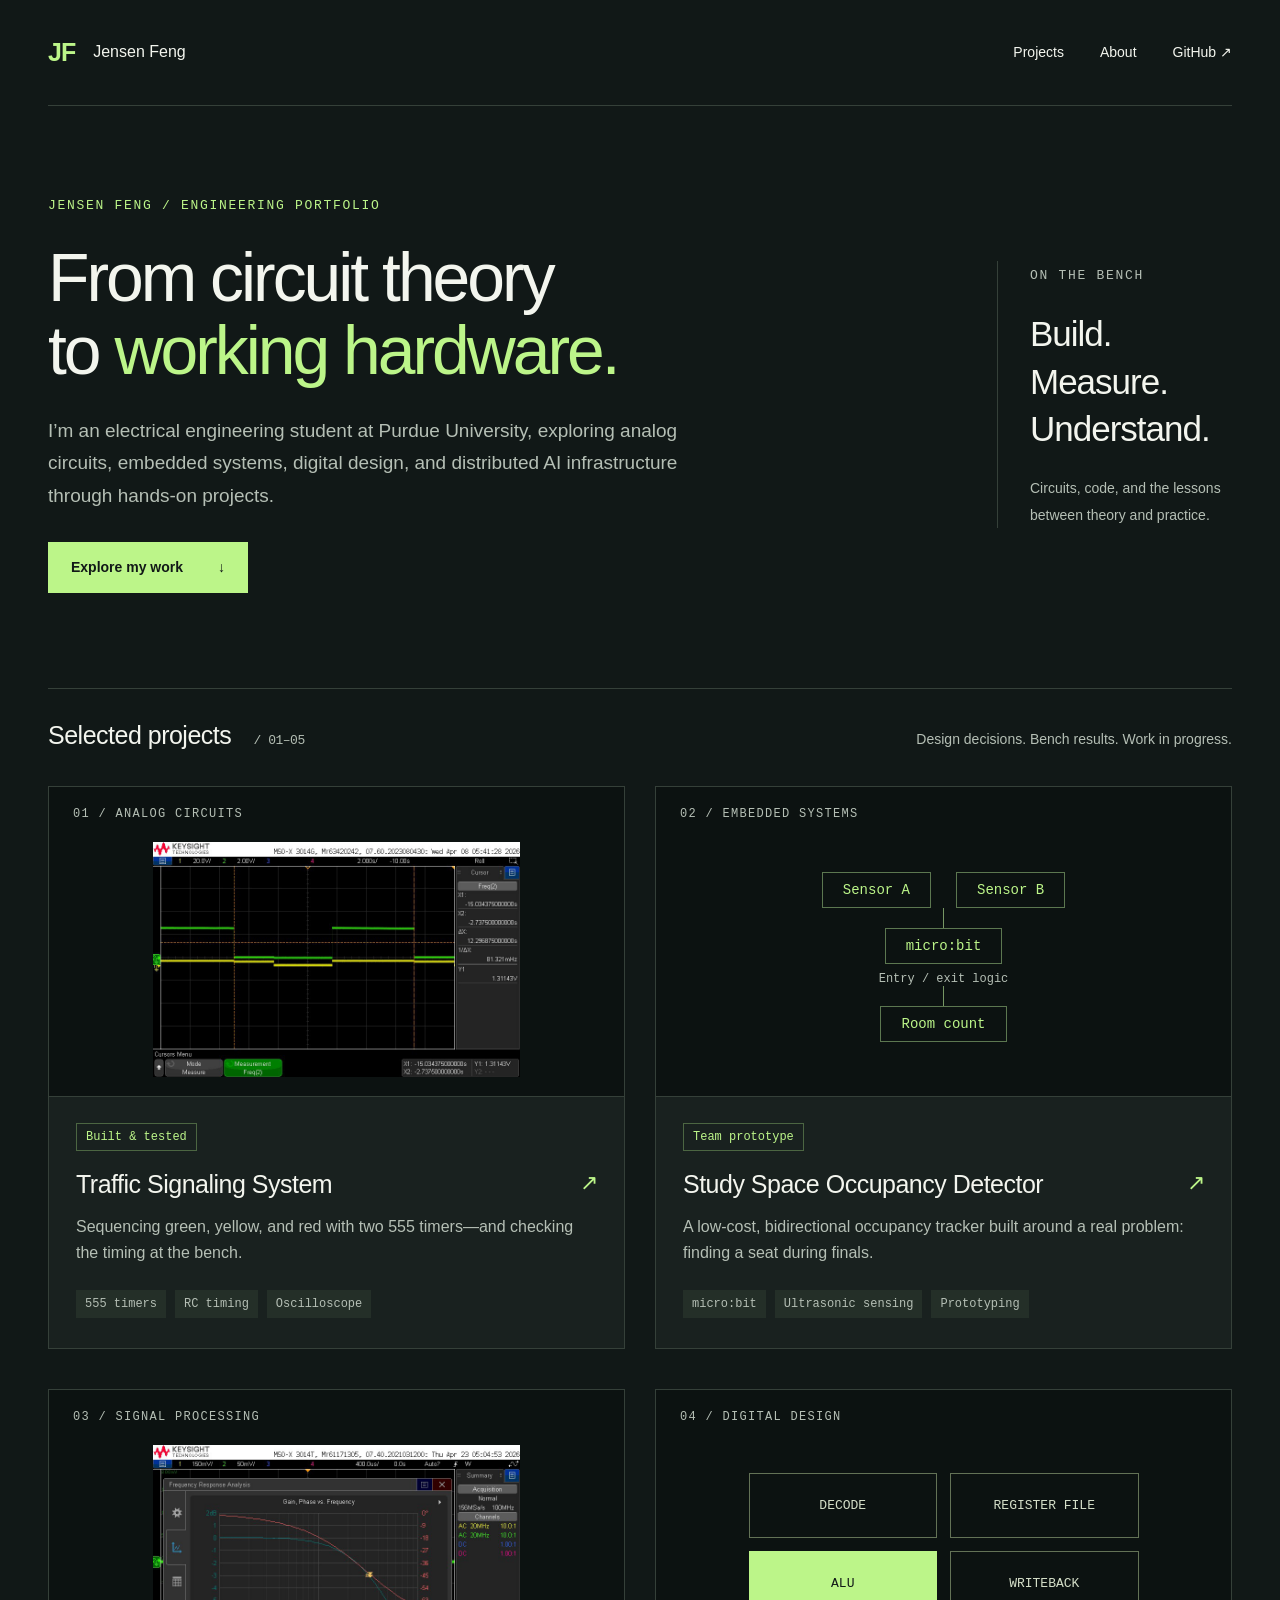
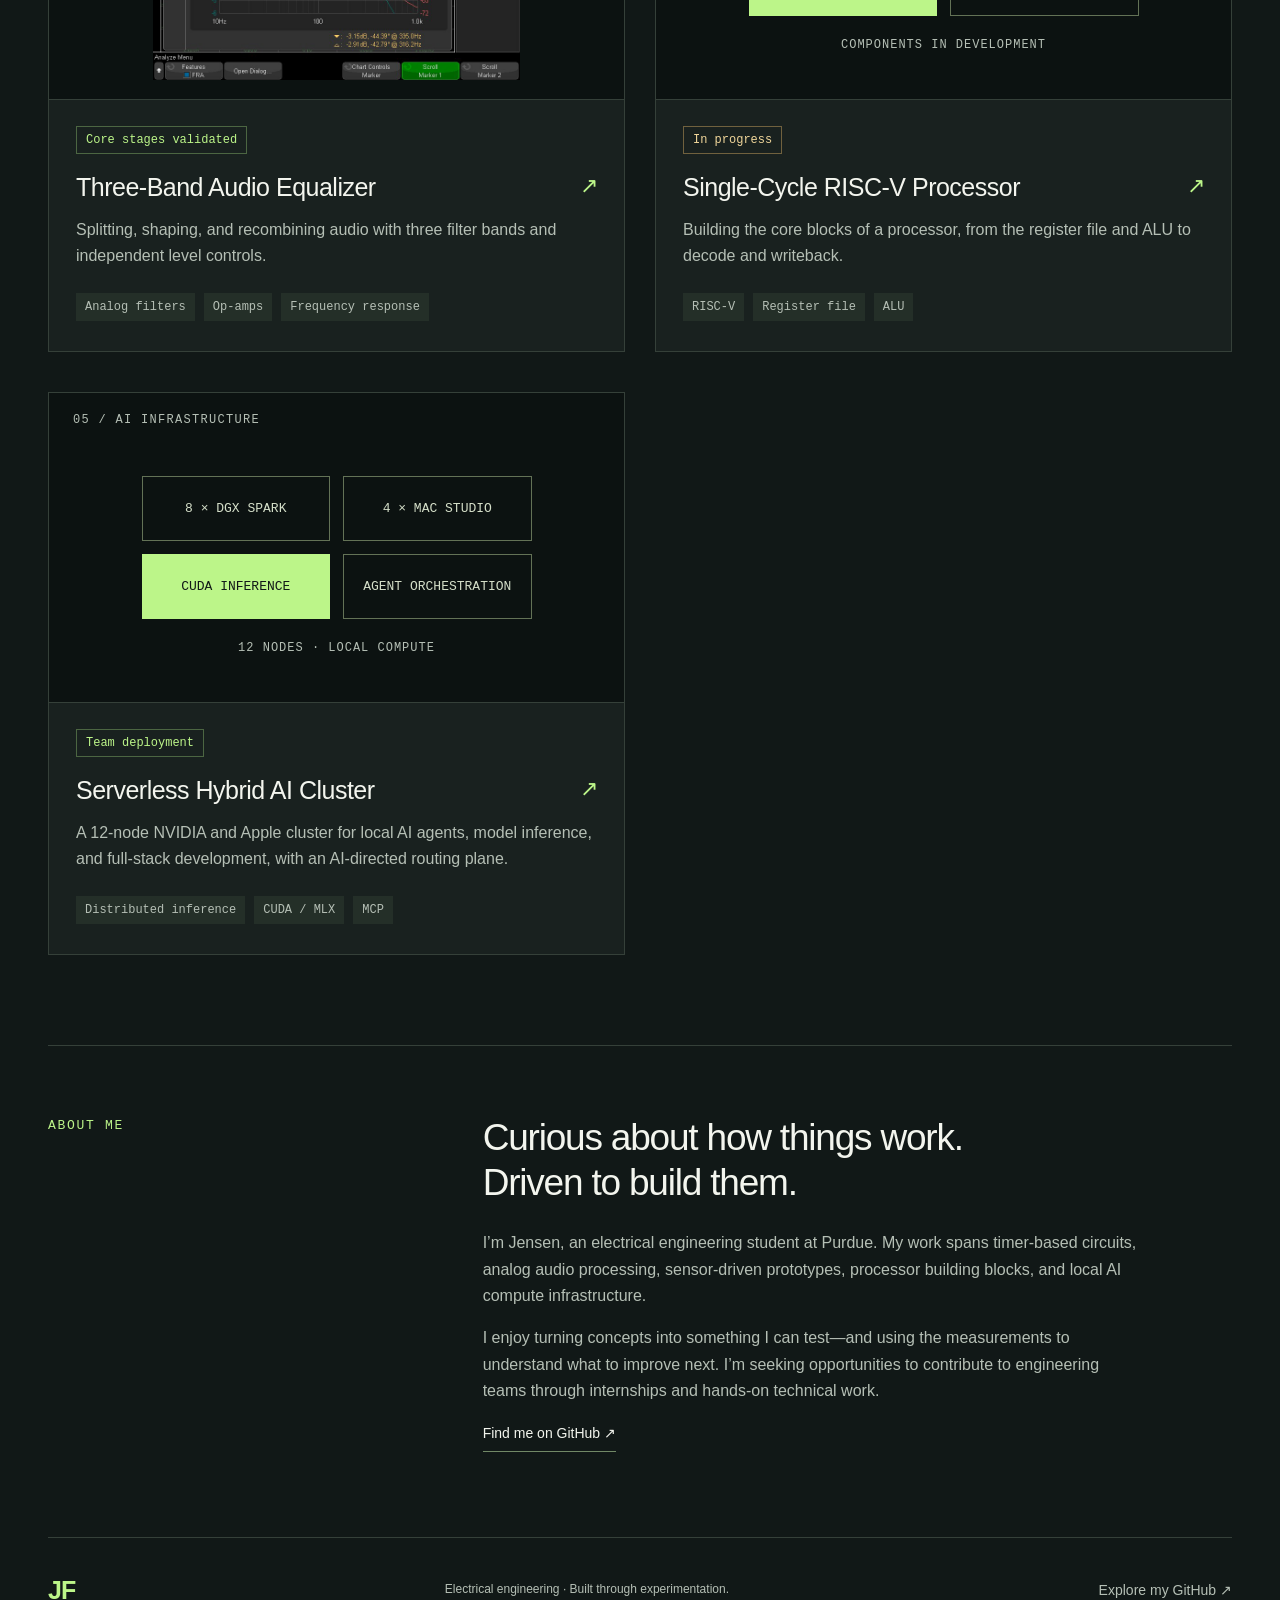
==== commit a7ea1c9a: "Add Serverless Hybrid AI Cluster portfolio project and correct project links" ====
--- a/index.html
+++ b/index.html
@@ -9,7 +9,7 @@
 
 <meta name="theme-color" content="#111817">
 
-<meta name="description" content="Jensen Feng’s electrical engineering projects: analog circuits, embedded occupancy sensing, audio signal processing, and RISC-V processor design.">
+<meta name="description" content="Jensen Feng’s electrical engineering projects: analog circuits, embedded occupancy sensing, audio signal processing, RISC-V processor design, and distributed AI infrastructure.">
 <title>Engineering Portfolio | Jensen Feng</title>
 <link rel="icon" href="/favicon.svg" type="image/svg+xml">
 
@@ -42,7 +42,7 @@
 </h1>
 
 <p class="intro">
-I’m an electrical engineering student at Purdue University, exploring analog circuits, embedded systems, and digital design through hands-on projects.
+I’m an electrical engineering student at Purdue University, exploring analog circuits, embedded systems, digital design, and distributed AI infrastructure through hands-on projects.
 </p>
 <a class="button" href="#projects">Explore my work <span>↓</span></a>
 </div>
@@ -62,7 +62,7 @@
 <div class="section-heading">
 
 <h2>
-Selected projects<span> / 01–04</span>
+Selected projects<span> / 01–05</span>
 </h2>
 
 <p>
@@ -74,11 +74,11 @@
 <div class="project-grid">
 
 <article class="project-card">
-<a class="project-visual" href="/projects/traffic-signaling/" aria-label="Read Traffic Signaling System"><span class="visual-label">01 / ANALOG CIRCUITS</span><img src="/assets/traffic-scope.png" alt="Traffic Signaling System: original oscilloscope measurement from the project report" width="800" height="512" loading="lazy"></a>
+<a class="project-visual" href="/traffic-signaling/" aria-label="Read Traffic Signaling System"><span class="visual-label">01 / ANALOG CIRCUITS</span><img src="/assets/traffic-scope.png" alt="Traffic Signaling System: original oscilloscope measurement from the project report" width="800" height="512" loading="lazy"></a>
 <div class="card-content">
 <span class="status ">Built & tested</span>
 <h3>
-<a href="/projects/traffic-signaling/">Traffic Signaling System <span>↗</span></a>
+<a href="/traffic-signaling/">Traffic Signaling System <span>↗</span></a>
 </h3>
 
 <p>
@@ -94,7 +94,7 @@
 </article>
 
 <article class="project-card">
-<a class="project-visual" href="/projects/studytrack/" aria-label="Read Study Space Occupancy Detector"><span class="visual-label">02 / EMBEDDED SYSTEMS</span>
+<a class="project-visual" href="/studytrack/" aria-label="Read Study Space Occupancy Detector"><span class="visual-label">02 / EMBEDDED SYSTEMS</span>
 <div class="system-diagram" role="img" aria-label="Sensor A and sensor B feed micro:bit direction logic, which updates the room count">
 
 <div class="sensors">
@@ -114,7 +114,7 @@
 <div class="card-content">
 <span class="status ">Team prototype</span>
 <h3>
-<a href="/projects/studytrack/">Study Space Occupancy Detector <span>↗</span></a>
+<a href="/studytrack/">Study Space Occupancy Detector <span>↗</span></a>
 </h3>
 
 <p>
@@ -130,11 +130,11 @@
 </article>
 
 <article class="project-card">
-<a class="project-visual" href="/projects/audio-equalizer/" aria-label="Read Three-Band Audio Equalizer"><span class="visual-label">03 / SIGNAL PROCESSING</span><img src="/assets/equalizer-scope.png" alt="Three-Band Audio Equalizer: original oscilloscope measurement from the project report" width="800" height="512" loading="lazy"></a>
+<a class="project-visual" href="/audio-equalizer/" aria-label="Read Three-Band Audio Equalizer"><span class="visual-label">03 / SIGNAL PROCESSING</span><img src="/assets/equalizer-scope.png" alt="Three-Band Audio Equalizer: original oscilloscope measurement from the project report" width="800" height="512" loading="lazy"></a>
 <div class="card-content">
 <span class="status ">Core stages validated</span>
 <h3>
-<a href="/projects/audio-equalizer/">Three-Band Audio Equalizer <span>↗</span></a>
+<a href="/audio-equalizer/">Three-Band Audio Equalizer <span>↗</span></a>
 </h3>
 
 <p>
@@ -150,7 +150,7 @@
 </article>
 
 <article class="project-card">
-<a class="project-visual" href="/projects/risc-v/" aria-label="Read Single-Cycle RISC-V Processor"><span class="visual-label">04 / DIGITAL DESIGN</span>
+<a class="project-visual" href="/risc-v/" aria-label="Read Single-Cycle RISC-V Processor"><span class="visual-label">04 / DIGITAL DESIGN</span>
 <div class="processor-diagram" role="img" aria-label="Processor modules implemented so far: decode, register file, ALU, and writeback. Integration is in progress.">
 <span>DECODE</span><span>REGISTER FILE</span><span class="alu">ALU</span><span>WRITEBACK</span><small>COMPONENTS IN DEVELOPMENT</small>
 </div>
@@ -158,7 +158,7 @@
 <div class="card-content">
 <span class="status wip">In progress</span>
 <h3>
-<a href="/projects/risc-v/">Single-Cycle RISC-V Processor <span>↗</span></a>
+<a href="/risc-v/">Single-Cycle RISC-V Processor <span>↗</span></a>
 </h3>
 
 <p>
@@ -171,6 +171,23 @@
 
 </div>
 
+</article>
+
+<article class="project-card">
+<a class="project-visual" href="/serverless-hybrid-ai-cluster/" aria-label="Read Serverless Hybrid AI Cluster">
+<span class="visual-label">05 / AI INFRASTRUCTURE</span>
+<div class="processor-diagram" role="img" aria-label="12-node cluster: eight DGX Sparks for CUDA inference and four Mac Studios for orchestration and sharded models">
+<span>8 × DGX SPARK</span><span>4 × MAC STUDIO</span>
+<span class="alu">CUDA INFERENCE</span><span>AGENT ORCHESTRATION</span>
+<small>12 NODES · LOCAL COMPUTE</small>
+</div>
+</a>
+<div class="card-content">
+<span class="status">Team deployment</span>
+<h3><a href="/serverless-hybrid-ai-cluster/">Serverless Hybrid AI Cluster <span>↗</span></a></h3>
+<p>A 12-node NVIDIA and Apple cluster for local AI agents, model inference, and full-stack development, with an AI-directed routing plane.</p>
+<div class="tags"><span>Distributed inference</span><span>CUDA / MLX</span><span>MCP</span></div>
+</div>
 </article>
 
 </div>
@@ -190,7 +207,7 @@
 </h2>
 
 <p>
-I’m Jensen, an electrical engineering student at Purdue. My work spans timer-based circuits, analog audio processing, sensor-driven prototypes, and processor building blocks.
+I’m Jensen, an electrical engineering student at Purdue. My work spans timer-based circuits, analog audio processing, sensor-driven prototypes, processor building blocks, and local AI compute infrastructure.
 </p>
 
 <p>
